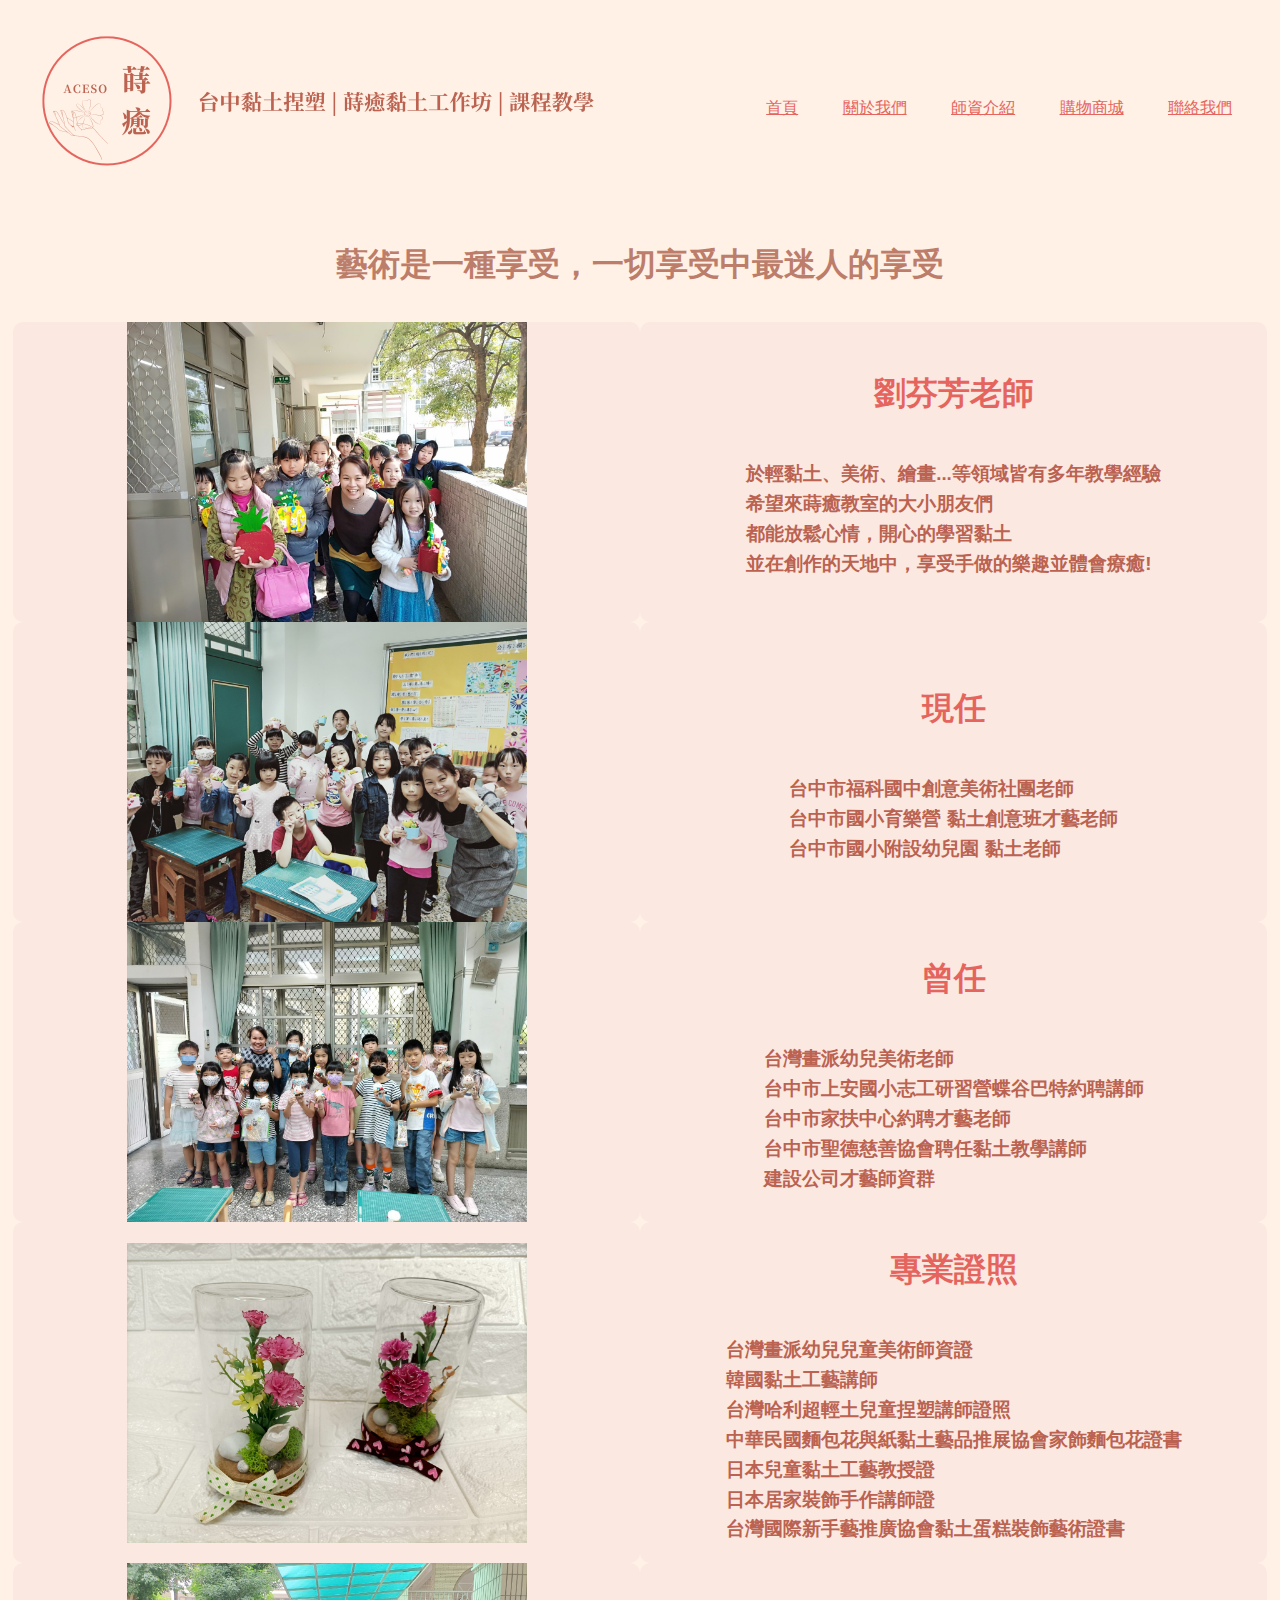
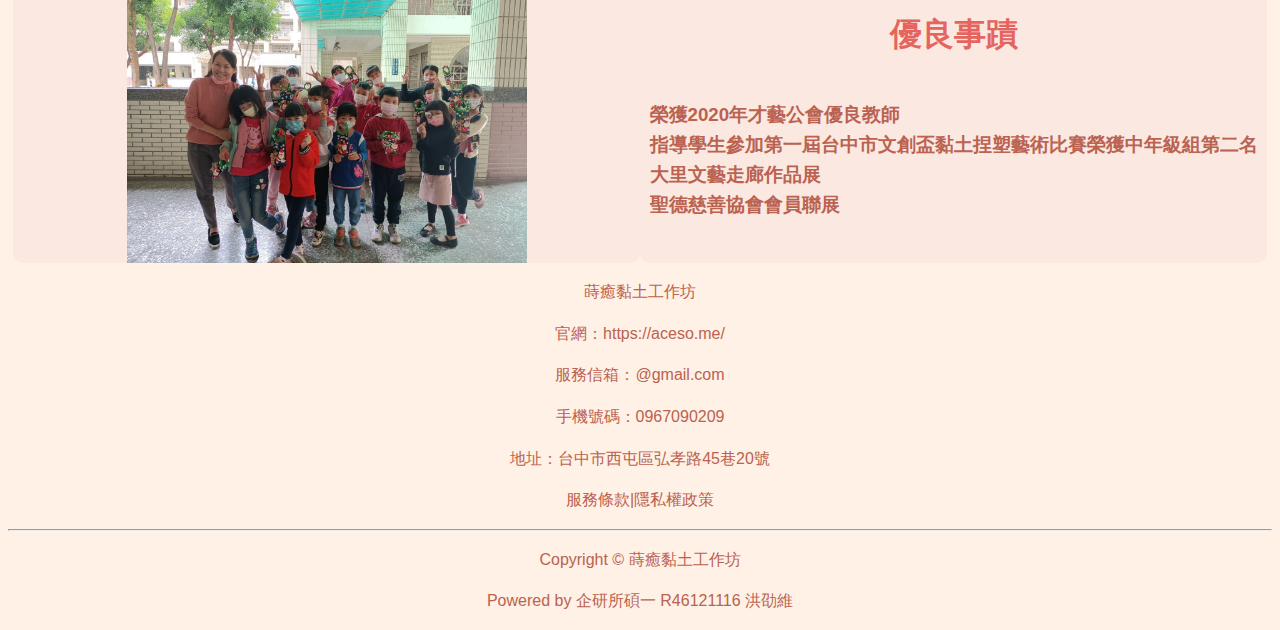
==== 師資介紹.html @ 63fb9907 "Add files via upload" ====
<!DOCTYPE html>
<html lang="en">
<head>
	<meta charset="UTF-8">
	<meta name="viewport" content="width=device-width, initial-scale=1.0">
	<title>Document</title>
	<link rel="stylesheet" href="師資介紹.css"/>
</head>
<body>
	<div class = "title">
		<div class ="banner">
			<img src="圖片素材/蒔癒banner.png"> 
			<div class = "menu">
				<a href="index.html">首頁</a>
    			<a href="關於我們.html">關於我們</a>	
    			<a href="師資介紹.html">師資介紹</a>
    			<a href="購物商城.html">購物商城</a>	
    			<a href="聯絡我們.html">聯絡我們</a>		
			</div>
		</div>		
	</div>

	<div class = "slogan">
		<div class = "adj">
			<h1>
			藝術是一種享受，一切享受中最迷人的享受
			</h1>
		</div>
	</div>
	

	<div class= "container">
		<div class = "col">
			<img src = "圖片素材/師資4.jpg" width = "400">
		</div>
		<div class = "col">
			<h1>
			劉芬芳老師
			</h1>
			<h3>
			於輕黏土、美術、繪畫...等領域皆有多年教學經驗<br>
			希望來蒔癒教室的大小朋友們<br>
			都能放鬆心情，開心的學習黏土<br>
			並在創作的天地中，享受手做的樂趣並體會療癒!
			</h3>
		</div>
	</div>

	<div class= "container">
		<div class = "col">
			<img src = "圖片素材/師資7.jpg" width = "400">
		</div>
		<div class = "col">
			<h1>
			現任		
			</h1>
			<h3>
			台中市福科國中創意美術社團老師<br>
            台中市國小育樂營 黏土創意班才藝老師<br>
            台中市國小附設幼兒園 黏土老師<br>
			</h3>
		</div>
	</div>

	<div class= "container">
		<div class = "col">
			<img src = "圖片素材/師資1.jpg" width = "400">
		</div>
		<div class = "col">
			<h1>
			曾任
			</h1>
			<h3>
            台灣畫派幼兒美術老師<br>
            台中市上安國小志工研習營蝶谷巴特約聘講師<br>
            台中市家扶中心約聘才藝老師<br>
            台中市聖德慈善協會聘任黏土教學講師<br>
            建設公司才藝師資群			
            </h3>
		</div>
	</div>

	<div class= "container">
		<div class = "col">
			<img src = "圖片素材/師資5.jpg" width = "400">
		</div>
		<div class = "col">
			<h1>
			專業證照
			</h1>
			<h3>
             台灣畫派幼兒兒童美術師資證<br>
             韓國黏土工藝講師<br>
             台灣哈利超輕土兒童捏塑講師證照<br>
             中華民國麵包花與紙黏土藝品推展協會家飾麵包花證書<br>
             日本兒童黏土工藝教授證<br>
             日本居家裝飾手作講師證<br>
             台灣國際新手藝推廣協會黏土蛋糕裝飾藝術證書<br>     		
            </h3>
		</div>
	</div>

	<div class= "container">
		<div class = "col">
			<img src = "圖片素材/師資6.jpg" width = "400">
		</div>
		<div class = "col">
			<h1>
			優良事蹟
			</h1>
			<h3>
            榮獲2020年才藝公會優良教師<br>
            指導學生參加第一屆台中市文創盃黏土捏塑藝術比賽榮獲中年級組第二名<br>
            大里文藝走廊作品展<br>
            聖德慈善協會會員聯展<br>    		
            </h3>
		</div>
	</div>

	<div class = "copyright">
		<div class = "information">
			<p>蒔癒黏土工作坊</p>
			<p>官網：https://aceso.me/</p>
			<p>服務信箱：@gmail.com</p>
			<p>手機號碼：0967090209</p>
			<p>地址：台中市西屯區弘孝路45巷20號</p>
			<p>服務條款|隱私權政策</p>
		</div>
		<div class = "me">
			<hr>
			<p>Copyright © 蒔癒黏土工作坊</p>
			<p>Powered by 企研所碩一 R46121116 洪劭維</p>
		</div>
	</div>

</body>
</html>
---- 師資介紹.css ----
body {
    font-family: Arial, sans-serif;
    line-height: 1.6;
    background-color:#FFF1E5;
}

h1{
    color:#E5645E;
}

h2,h3,h5,p{
    color:#BB6250;
}

.title {
    position: relative;
}

.menu {
    margin-left: auto;
}
.menu a {
    margin-right: 40px; 
    color:#E5645E;
}

.banner {
    display: flex;
    align-items: center; 
}


.slogan {
    display: flex;
    justify-content: center; 
    align-items: center; 

}
.adj {
    padding: 10px; 
    text-align: center;
    width :100%;
}
.adj h1{
      color:#bc7d6a;
}

.col{
  flex: 1 1 50%;
  display: flex;
  flex-direction: column;
  align-items: center;
  justify-content: center;
  background-color: #fae8e1;
  border-radius:10px;
}
.col a{
    font-size: 40px;
    color:#E5645E;
}
.container{
  display: flex;
  height: 100%;
  padding: 0 5px;
}

.copyright p{
    text-align: center;
}
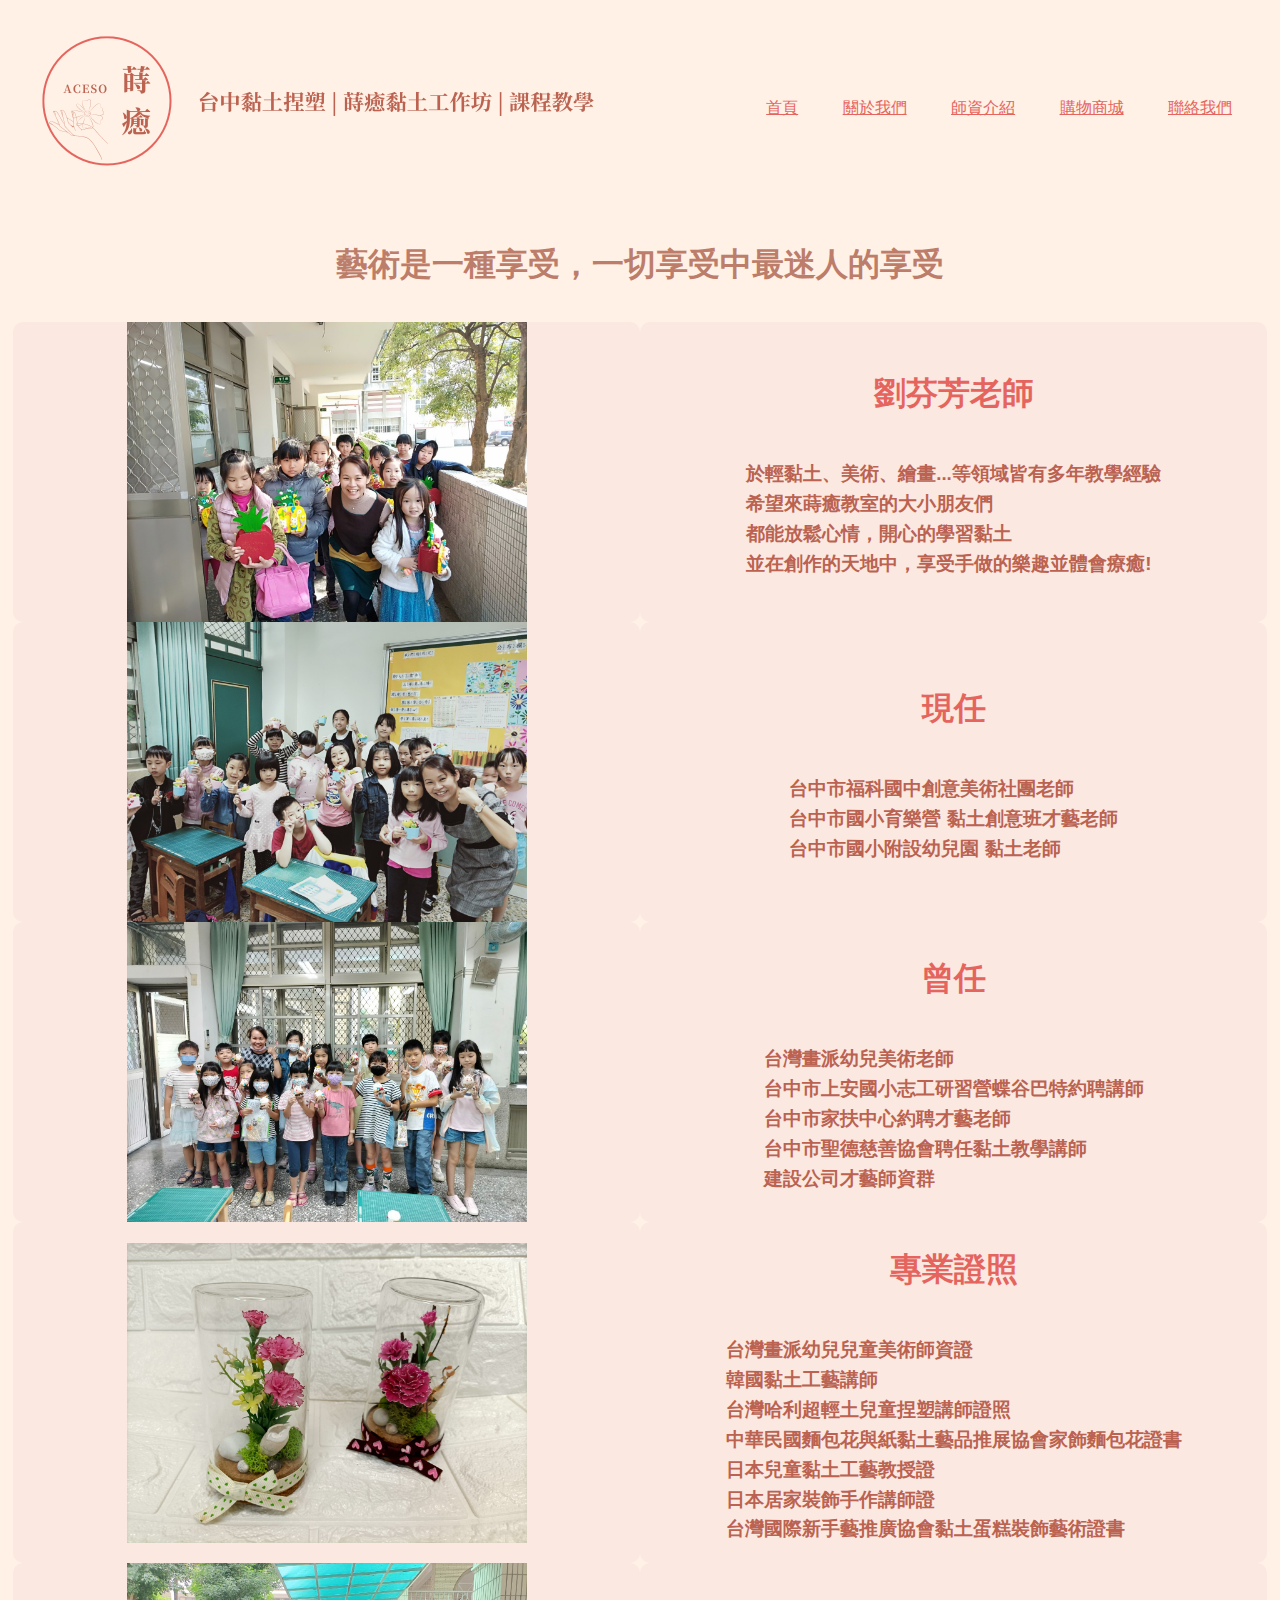
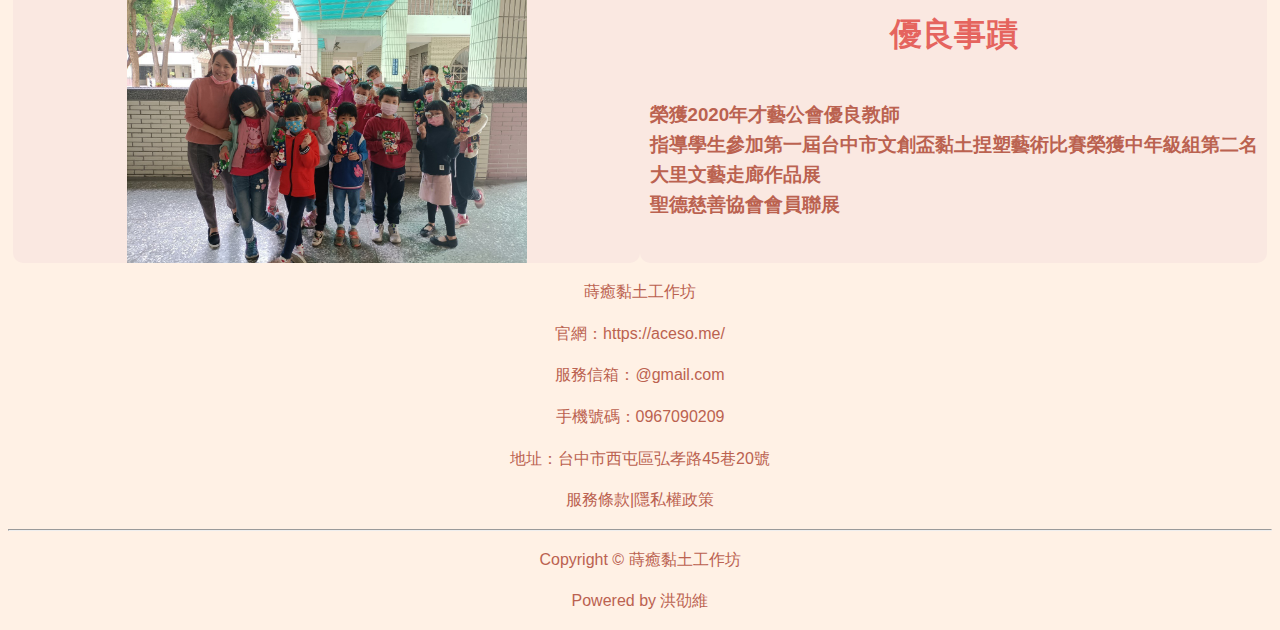
==== commit 9ad9df6b: "Update 師資介紹.html" ====
--- a/師資介紹.html
+++ b/師資介紹.html
@@ -129,9 +129,9 @@
 		<div class = "me">
 			<hr>
 			<p>Copyright © 蒔癒黏土工作坊</p>
-			<p>Powered by 企研所碩一 R46121116 洪劭維</p>
+			<p>Powered by 洪劭維</p>
 		</div>
 	</div>
 
 </body>
-</html>+</html>
